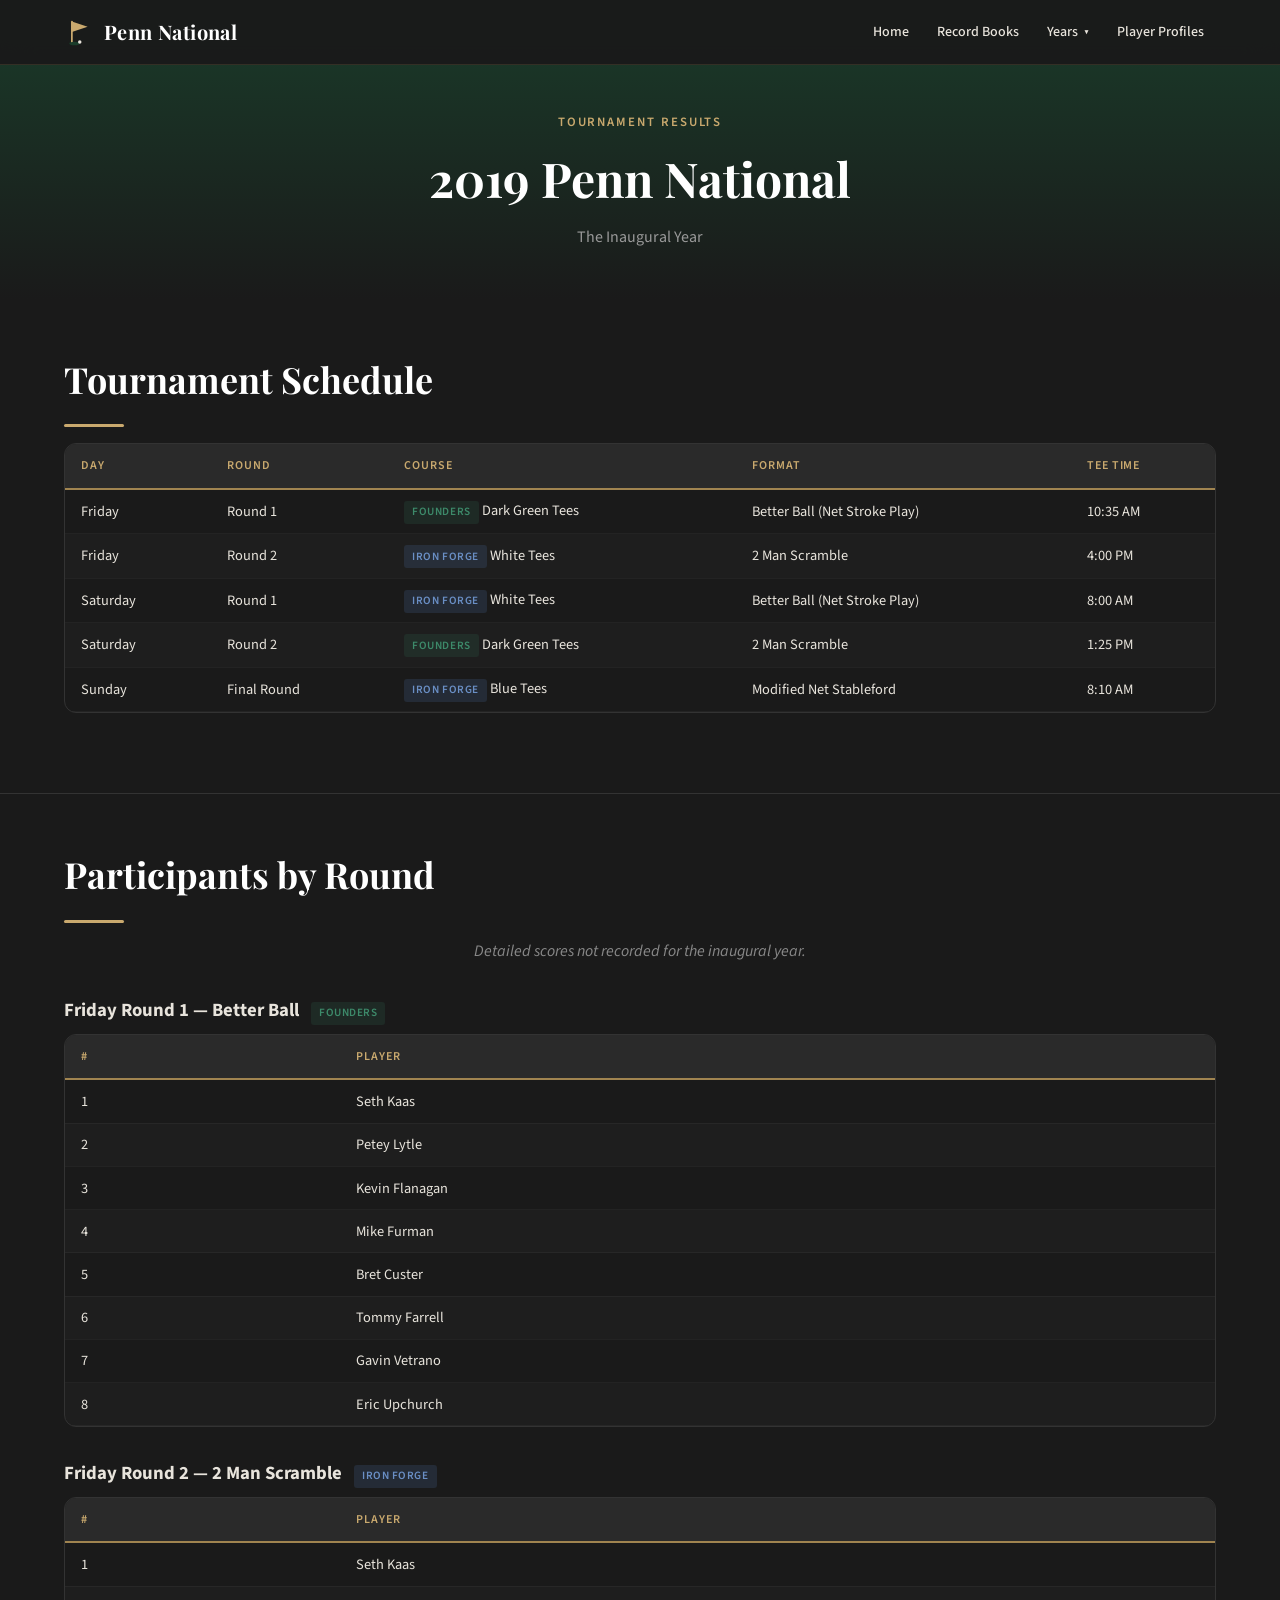
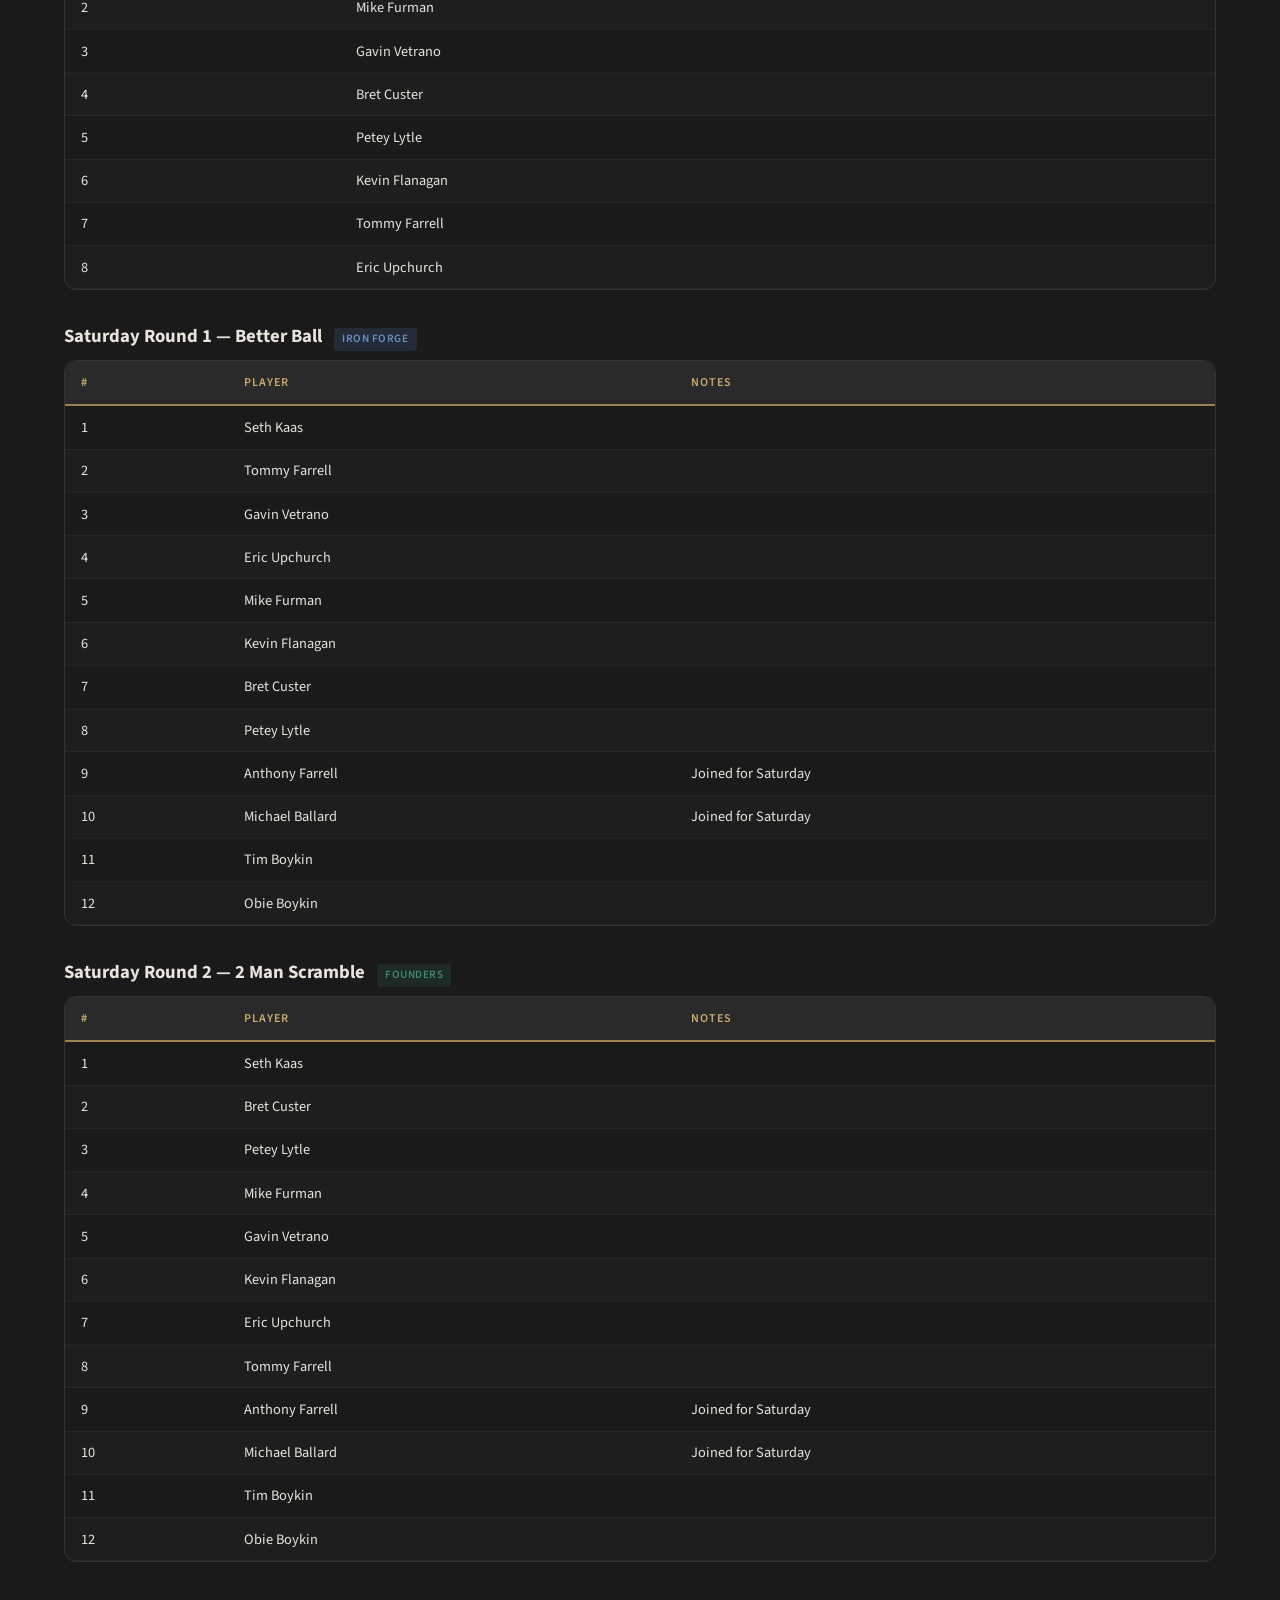
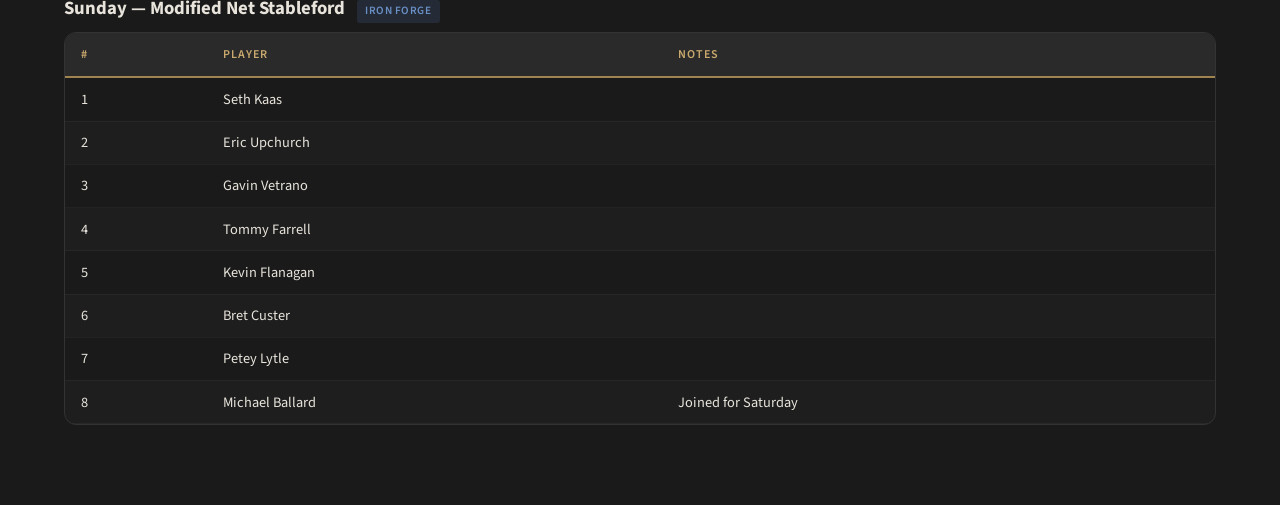
==== golf-tournament/2019.html @ bc7e98aa "Initial commit: Penn National Golf Tournament site Complete static site with dark luxury design feat" ====
<!DOCTYPE html>
<html lang="en">
<head>
  <meta charset="UTF-8">
  <meta name="viewport" content="width=device-width, initial-scale=1.0">
  <meta name="description" content="2019 Penn National Golf Tournament — The Inaugural Year">
  <title>2019 Results — Penn National Golf Tournament</title>
  <link rel="stylesheet" href="styles.css">
</head>
<body>

  <div id="nav-placeholder"></div>
  <script src="shared.js"></script>

  <main>

    <div class="page-header">
      <div class="container">
        <span class="section-label">Tournament Results</span>
        <h1>2019 Penn National</h1>
        <p class="page-subtitle">The Inaugural Year</p>
      </div>
    </div>

    <!-- ═══ Schedule ═══ -->
    <section class="section">
      <div class="container">
        <h2 class="section-title">Tournament Schedule</h2>
        <div class="gold-rule"></div>

        <div class="data-table-wrap">
          <table class="data-table">
            <thead>
              <tr>
                <th>Day</th>
                <th>Round</th>
                <th>Course</th>
                <th>Format</th>
                <th>Tee Time</th>
              </tr>
            </thead>
            <tbody>
              <tr>
                <td>Friday</td>
                <td>Round 1</td>
                <td><span class="course-badge course-founders">Founders</span> Dark Green Tees</td>
                <td>Better Ball (Net Stroke Play)</td>
                <td>10:35 AM</td>
              </tr>
              <tr>
                <td>Friday</td>
                <td>Round 2</td>
                <td><span class="course-badge course-forge">Iron Forge</span> White Tees</td>
                <td>2 Man Scramble</td>
                <td>4:00 PM</td>
              </tr>
              <tr>
                <td>Saturday</td>
                <td>Round 1</td>
                <td><span class="course-badge course-forge">Iron Forge</span> White Tees</td>
                <td>Better Ball (Net Stroke Play)</td>
                <td>8:00 AM</td>
              </tr>
              <tr>
                <td>Saturday</td>
                <td>Round 2</td>
                <td><span class="course-badge course-founders">Founders</span> Dark Green Tees</td>
                <td>2 Man Scramble</td>
                <td>1:25 PM</td>
              </tr>
              <tr>
                <td>Sunday</td>
                <td>Final Round</td>
                <td><span class="course-badge course-forge">Iron Forge</span> Blue Tees</td>
                <td>Modified Net Stableford</td>
                <td>8:10 AM</td>
              </tr>
            </tbody>
          </table>
        </div>
      </div>
    </section>

    <!-- ═══ Participants ═══ -->
    <section class="section">
      <div class="container">
        <h2 class="section-title">Participants by Round</h2>
        <div class="gold-rule"></div>

        <p style="text-align:center; color:#888; font-style:italic; margin-bottom:2rem;">Detailed scores not recorded for the inaugural year.</p>

        <!-- Friday Better Ball -->
        <h3 style="margin-top:2rem; margin-bottom:0.5rem;">
          Friday Round 1 &mdash; Better Ball
          <span class="course-badge course-founders" style="margin-left:0.5rem;">Founders</span>
        </h3>
        <div class="data-table-wrap">
          <table class="data-table">
            <thead>
              <tr><th>#</th><th>Player</th></tr>
            </thead>
            <tbody>
              <tr><td>1</td><td>Seth Kaas</td></tr>
              <tr><td>2</td><td>Petey Lytle</td></tr>
              <tr><td>3</td><td>Kevin Flanagan</td></tr>
              <tr><td>4</td><td>Mike Furman</td></tr>
              <tr><td>5</td><td>Bret Custer</td></tr>
              <tr><td>6</td><td>Tommy Farrell</td></tr>
              <tr><td>7</td><td>Gavin Vetrano</td></tr>
              <tr><td>8</td><td>Eric Upchurch</td></tr>
            </tbody>
          </table>
        </div>

        <!-- Friday Scramble -->
        <h3 style="margin-top:2rem; margin-bottom:0.5rem;">
          Friday Round 2 &mdash; 2 Man Scramble
          <span class="course-badge course-forge" style="margin-left:0.5rem;">Iron Forge</span>
        </h3>
        <div class="data-table-wrap">
          <table class="data-table">
            <thead>
              <tr><th>#</th><th>Player</th></tr>
            </thead>
            <tbody>
              <tr><td>1</td><td>Seth Kaas</td></tr>
              <tr><td>2</td><td>Mike Furman</td></tr>
              <tr><td>3</td><td>Gavin Vetrano</td></tr>
              <tr><td>4</td><td>Bret Custer</td></tr>
              <tr><td>5</td><td>Petey Lytle</td></tr>
              <tr><td>6</td><td>Kevin Flanagan</td></tr>
              <tr><td>7</td><td>Tommy Farrell</td></tr>
              <tr><td>8</td><td>Eric Upchurch</td></tr>
            </tbody>
          </table>
        </div>

        <!-- Saturday Better Ball -->
        <h3 style="margin-top:2rem; margin-bottom:0.5rem;">
          Saturday Round 1 &mdash; Better Ball
          <span class="course-badge course-forge" style="margin-left:0.5rem;">Iron Forge</span>
        </h3>
        <div class="data-table-wrap">
          <table class="data-table">
            <thead>
              <tr><th>#</th><th>Player</th><th>Notes</th></tr>
            </thead>
            <tbody>
              <tr><td>1</td><td>Seth Kaas</td><td></td></tr>
              <tr><td>2</td><td>Tommy Farrell</td><td></td></tr>
              <tr><td>3</td><td>Gavin Vetrano</td><td></td></tr>
              <tr><td>4</td><td>Eric Upchurch</td><td></td></tr>
              <tr><td>5</td><td>Mike Furman</td><td></td></tr>
              <tr><td>6</td><td>Kevin Flanagan</td><td></td></tr>
              <tr><td>7</td><td>Bret Custer</td><td></td></tr>
              <tr><td>8</td><td>Petey Lytle</td><td></td></tr>
              <tr><td>9</td><td>Anthony Farrell</td><td>Joined for Saturday</td></tr>
              <tr><td>10</td><td>Michael Ballard</td><td>Joined for Saturday</td></tr>
              <tr><td>11</td><td>Tim Boykin</td><td></td></tr>
              <tr><td>12</td><td>Obie Boykin</td><td></td></tr>
            </tbody>
          </table>
        </div>

        <!-- Saturday Scramble -->
        <h3 style="margin-top:2rem; margin-bottom:0.5rem;">
          Saturday Round 2 &mdash; 2 Man Scramble
          <span class="course-badge course-founders" style="margin-left:0.5rem;">Founders</span>
        </h3>
        <div class="data-table-wrap">
          <table class="data-table">
            <thead>
              <tr><th>#</th><th>Player</th><th>Notes</th></tr>
            </thead>
            <tbody>
              <tr><td>1</td><td>Seth Kaas</td><td></td></tr>
              <tr><td>2</td><td>Bret Custer</td><td></td></tr>
              <tr><td>3</td><td>Petey Lytle</td><td></td></tr>
              <tr><td>4</td><td>Mike Furman</td><td></td></tr>
              <tr><td>5</td><td>Gavin Vetrano</td><td></td></tr>
              <tr><td>6</td><td>Kevin Flanagan</td><td></td></tr>
              <tr><td>7</td><td>Eric Upchurch</td><td></td></tr>
              <tr><td>8</td><td>Tommy Farrell</td><td></td></tr>
              <tr><td>9</td><td>Anthony Farrell</td><td>Joined for Saturday</td></tr>
              <tr><td>10</td><td>Michael Ballard</td><td>Joined for Saturday</td></tr>
              <tr><td>11</td><td>Tim Boykin</td><td></td></tr>
              <tr><td>12</td><td>Obie Boykin</td><td></td></tr>
            </tbody>
          </table>
        </div>

        <!-- Sunday -->
        <h3 style="margin-top:2rem; margin-bottom:0.5rem;">
          Sunday &mdash; Modified Net Stableford
          <span class="course-badge course-forge" style="margin-left:0.5rem;">Iron Forge</span>
        </h3>
        <div class="data-table-wrap">
          <table class="data-table">
            <thead>
              <tr><th>#</th><th>Player</th><th>Notes</th></tr>
            </thead>
            <tbody>
              <tr><td>1</td><td>Seth Kaas</td><td></td></tr>
              <tr><td>2</td><td>Eric Upchurch</td><td></td></tr>
              <tr><td>3</td><td>Gavin Vetrano</td><td></td></tr>
              <tr><td>4</td><td>Tommy Farrell</td><td></td></tr>
              <tr><td>5</td><td>Kevin Flanagan</td><td></td></tr>
              <tr><td>6</td><td>Bret Custer</td><td></td></tr>
              <tr><td>7</td><td>Petey Lytle</td><td></td></tr>
              <tr><td>8</td><td>Michael Ballard</td><td>Joined for Saturday</td></tr>
            </tbody>
          </table>
        </div>

      </div>
    </section>

  </main>

</body>
</html>
---- golf-tournament/styles.css ----
/* ═══════════════════════════════════════════════════════════════════════════
   Penn National Golf Tournament — styles.css
   Design: Sports leaderboard meets poker night energy
   ═══════════════════════════════════════════════════════════════════════════ */

/* ── Google Fonts ─────────────────────────────────────────────────────────── */
@import url('https://fonts.googleapis.com/css2?family=Playfair+Display:ital,wght@0,400;0,600;0,700;0,800;1,400&family=Source+Sans+3:wght@300;400;500;600;700&display=swap');

/* ── CSS Custom Properties ────────────────────────────────────────────────── */
:root {
  /* Base palette */
  --black:         #111111;
  --dark-bg:       #1a1a1a;
  --dark-1:        #1c1c1c;
  --dark-2:        #222222;
  --dark-3:        #2a2a2a;
  --dark-4:        #333333;
  --dark-green:    #1a3c2a;
  --green-accent:  #2d5a3f;

  /* Gold / Amber accent */
  --gold:          #c9a96e;
  --gold-bright:   #dbbf8a;
  --gold-dim:      #a08450;
  --gold-pale:     #f0e4cc;

  /* Course colors */
  --founders:      #2d6a4f;
  --founders-light:#3d8a6a;
  --iron-forge:    #4a6fa5;
  --iron-forge-light:#6a8fc5;

  /* Text */
  --white:         #ffffff;
  --off-white:     #e8e4dc;
  --gray:          #999999;
  --gray-mid:      #777777;
  --gray-dark:     #555555;

  /* Rank badges */
  --rank-gold:     linear-gradient(135deg, #d4a437, #f5d575, #c9a96e);
  --rank-silver:   linear-gradient(135deg, #a0a0a0, #d0d0d0, #b0b0b0);
  --rank-bronze:   linear-gradient(135deg, #a0623a, #cd7f32, #b8733a);

  /* Scores */
  --score-good:    #4ade80;
  --score-bad:     #f87171;
  --score-even:    #facc15;

  /* Typography */
  --font-display:  'Playfair Display', Georgia, serif;
  --font-body:     'Source Sans 3', 'Source Sans Pro', system-ui, sans-serif;

  /* Layout */
  --max-width:     1200px;
  --radius:        6px;
  --radius-lg:     12px;
}

/* ── Reset & Base ─────────────────────────────────────────────────────────── */
*, *::before, *::after { box-sizing: border-box; margin: 0; padding: 0; }

html {
  scroll-behavior: smooth;
  -webkit-font-smoothing: antialiased;
  -moz-osx-font-smoothing: grayscale;
}

body {
  font-family: var(--font-body);
  font-weight: 400;
  font-size: 16px;
  line-height: 1.6;
  color: var(--off-white);
  background: var(--dark-bg);
}

a { color: var(--gold); text-decoration: none; transition: color 0.2s; }
a:hover { color: var(--gold-bright); }

img { max-width: 100%; display: block; }

/* ── Layout ───────────────────────────────────────────────────────────────── */
.container {
  max-width: var(--max-width);
  margin: 0 auto;
  padding: 0 1.5rem;
}

main { min-height: 100vh; }

/* ── Navigation ───────────────────────────────────────────────────────────── */
#site-header {
  position: fixed;
  top: 0; left: 0; right: 0;
  z-index: 1000;
  background: rgba(26, 26, 26, 0.95);
  backdrop-filter: blur(16px);
  -webkit-backdrop-filter: blur(16px);
  border-bottom: 1px solid rgba(201, 169, 110, 0.15);
  transition: background 0.3s, border-color 0.3s;
}

.nav-inner {
  max-width: var(--max-width);
  margin: 0 auto;
  padding: 0 1.5rem;
  display: flex;
  align-items: center;
  justify-content: space-between;
  height: 64px;
}

.nav-brand {
  display: flex;
  align-items: center;
  gap: 0.75rem;
  color: var(--white);
  text-decoration: none;
  font-family: var(--font-display);
  font-weight: 700;
  font-size: 1.25rem;
  letter-spacing: 0.02em;
}

.nav-brand-flag {
  width: 28px;
  height: 28px;
  flex-shrink: 0;
}

.nav-links {
  display: flex;
  align-items: center;
  gap: 0.25rem;
}

.nav-links a {
  color: var(--off-white);
  font-size: 0.875rem;
  font-weight: 500;
  padding: 0.5rem 0.75rem;
  border-radius: var(--radius);
  transition: color 0.2s, background 0.2s;
  white-space: nowrap;
}

.nav-links a:hover,
.nav-links a.active {
  color: var(--gold);
  background: rgba(201, 169, 110, 0.08);
}

/* Year dropdown */
.nav-dropdown {
  position: relative;
}

.nav-dropdown-btn {
  background: none;
  border: none;
  color: var(--off-white);
  font-family: var(--font-body);
  font-size: 0.875rem;
  font-weight: 500;
  padding: 0.5rem 0.75rem;
  border-radius: var(--radius);
  cursor: pointer;
  transition: color 0.2s, background 0.2s;
  display: flex;
  align-items: center;
  gap: 0.35rem;
}

.nav-dropdown-btn:hover,
.nav-dropdown.open .nav-dropdown-btn {
  color: var(--gold);
  background: rgba(201, 169, 110, 0.08);
}

.nav-dropdown-arrow {
  font-size: 0.6em;
  transition: transform 0.2s;
}

.nav-dropdown.open .nav-dropdown-arrow {
  transform: rotate(180deg);
}

.nav-dropdown-menu {
  display: none;
  position: absolute;
  top: calc(100% + 4px);
  left: 0;
  background: var(--dark-2);
  border: 1px solid rgba(201, 169, 110, 0.15);
  border-radius: var(--radius);
  padding: 0.25rem;
  min-width: 120px;
  box-shadow: 0 8px 24px rgba(0, 0, 0, 0.4);
}

.nav-dropdown.open .nav-dropdown-menu {
  display: block;
}

.nav-dropdown-menu a {
  display: block;
  padding: 0.4rem 0.75rem;
  font-size: 0.85rem;
  border-radius: 4px;
  color: var(--off-white);
}

.nav-dropdown-menu a:hover {
  background: rgba(201, 169, 110, 0.1);
  color: var(--gold);
}

/* Mobile hamburger */
.nav-toggle {
  display: none;
  background: none;
  border: none;
  color: var(--off-white);
  font-size: 1.5rem;
  cursor: pointer;
  padding: 0.25rem;
}

/* ── Footer ───────────────────────────────────────────────────────────────── */
#site-footer {
  background: var(--dark-1);
  border-top: 1px solid rgba(201, 169, 110, 0.12);
  padding: 2rem 0;
  text-align: center;
  color: var(--gray);
  font-size: 0.85rem;
}

/* ── Page Header ──────────────────────────────────────────────────────────── */
.page-header {
  padding: 7rem 0 3rem;
  background: linear-gradient(180deg, var(--dark-green) 0%, var(--dark-bg) 100%);
  text-align: center;
}

.page-header .section-label {
  color: var(--gold);
  font-family: var(--font-body);
  font-size: 0.8rem;
  font-weight: 600;
  text-transform: uppercase;
  letter-spacing: 0.15em;
  margin-bottom: 0.5rem;
  display: block;
}

.page-header h1 {
  font-family: var(--font-display);
  font-size: clamp(2rem, 5vw, 3rem);
  font-weight: 700;
  color: var(--white);
  margin-bottom: 0.5rem;
}

.page-header .page-subtitle {
  color: var(--gray);
  font-size: 1rem;
}

/* ── Section Utilities ────────────────────────────────────────────────────── */
.section-label {
  color: var(--gold);
  font-family: var(--font-body);
  font-size: 0.75rem;
  font-weight: 600;
  text-transform: uppercase;
  letter-spacing: 0.15em;
}

.section-title {
  font-family: var(--font-display);
  font-size: clamp(1.5rem, 3vw, 2.25rem);
  font-weight: 700;
  color: var(--white);
  margin: 0.25rem 0 1rem;
}

.gold-rule {
  width: 60px;
  height: 3px;
  background: var(--gold);
  margin: 1rem 0;
  border-radius: 2px;
}

/* ── Tabs ─────────────────────────────────────────────────────────────────── */
.tab-bar {
  display: flex;
  gap: 0.25rem;
  overflow-x: auto;
  padding-bottom: 0.5rem;
  margin-bottom: 2rem;
  border-bottom: 1px solid var(--dark-4);
  -webkit-overflow-scrolling: touch;
}

.tab-btn {
  background: none;
  border: none;
  color: var(--gray);
  font-family: var(--font-body);
  font-size: 0.85rem;
  font-weight: 500;
  padding: 0.6rem 1rem;
  border-radius: var(--radius) var(--radius) 0 0;
  cursor: pointer;
  white-space: nowrap;
  border-bottom: 2px solid transparent;
  transition: color 0.2s, border-color 0.2s, background 0.2s;
}

.tab-btn:hover {
  color: var(--off-white);
  background: rgba(255, 255, 255, 0.03);
}

.tab-btn.active {
  color: var(--gold);
  border-bottom-color: var(--gold);
  background: rgba(201, 169, 110, 0.06);
}

.tab-panel { display: none; }
.tab-panel.active { display: block; }

/* ── Round Tabs (year pages) ──────────────────────────────────────────────── */
.round-tabs {
  display: flex;
  gap: 0.5rem;
  flex-wrap: wrap;
  margin-bottom: 1.5rem;
}

.round-tab-btn {
  background: var(--dark-3);
  border: 1px solid var(--dark-4);
  color: var(--off-white);
  font-family: var(--font-body);
  font-size: 0.8rem;
  font-weight: 500;
  padding: 0.5rem 1rem;
  border-radius: var(--radius);
  cursor: pointer;
  transition: all 0.2s;
}

.round-tab-btn:hover {
  border-color: var(--gold-dim);
  color: var(--gold);
}

.round-tab-btn.active {
  background: var(--gold);
  color: var(--black);
  border-color: var(--gold);
  font-weight: 600;
}

.round-panel { display: none; }
.round-panel.active { display: block; }

/* ── Data Tables ──────────────────────────────────────────────────────────── */
.data-table-wrap {
  overflow-x: auto;
  -webkit-overflow-scrolling: touch;
  margin-bottom: 2rem;
  border-radius: var(--radius-lg);
  border: 1px solid var(--dark-4);
}

.data-table {
  width: 100%;
  border-collapse: collapse;
  font-size: 0.9rem;
}

.data-table thead {
  background: var(--dark-3);
  position: sticky;
  top: 0;
  z-index: 2;
}

.data-table th {
  padding: 0.75rem 1rem;
  text-align: left;
  font-weight: 600;
  font-size: 0.75rem;
  text-transform: uppercase;
  letter-spacing: 0.08em;
  color: var(--gold);
  border-bottom: 2px solid var(--gold-dim);
  white-space: nowrap;
  cursor: default;
}

.data-table th.sortable {
  cursor: pointer;
  user-select: none;
}

.data-table th.sortable:hover {
  color: var(--gold-bright);
}

.data-table th .sort-arrow {
  margin-left: 0.25rem;
  font-size: 0.65em;
  opacity: 0.4;
}

.data-table th.sort-asc .sort-arrow,
.data-table th.sort-desc .sort-arrow {
  opacity: 1;
}

.data-table td {
  padding: 0.6rem 1rem;
  border-bottom: 1px solid rgba(255, 255, 255, 0.04);
  white-space: nowrap;
}

.data-table tbody tr {
  transition: background 0.15s;
}

.data-table tbody tr:hover {
  background: rgba(201, 169, 110, 0.04);
}

.data-table tbody tr:nth-child(even) {
  background: rgba(255, 255, 255, 0.015);
}

.data-table tbody tr:nth-child(even):hover {
  background: rgba(201, 169, 110, 0.06);
}

/* Right-align numeric columns */
.data-table .col-num {
  text-align: right;
  font-variant-numeric: tabular-nums;
}

/* ── Rank Badges ──────────────────────────────────────────────────────────── */
.rank-badge {
  display: inline-flex;
  align-items: center;
  justify-content: center;
  width: 28px;
  height: 28px;
  border-radius: 50%;
  font-size: 0.75rem;
  font-weight: 700;
  color: var(--black);
}

.rank-1 { background: var(--rank-gold); }
.rank-2 { background: var(--rank-silver); }
.rank-3 { background: var(--rank-bronze); color: var(--white); }

.rank-other {
  background: var(--dark-4);
  color: var(--gray);
  font-weight: 500;
}

/* ── Score Colors ─────────────────────────────────────────────────────────── */
.score-good { color: var(--score-good); font-weight: 600; }
.score-bad  { color: var(--score-bad); }
.score-even { color: var(--score-even); }

/* ── Place Badges ─────────────────────────────────────────────────────────── */
.place-badge {
  display: inline-block;
  padding: 0.15rem 0.5rem;
  border-radius: 3px;
  font-size: 0.75rem;
  font-weight: 700;
}

.place-1st { background: rgba(212, 164, 55, 0.2); color: #f5d575; }
.place-2nd { background: rgba(160, 160, 160, 0.2); color: #d0d0d0; }
.place-3rd { background: rgba(205, 127, 50, 0.2); color: #cd7f32; }
.place-other { color: var(--gray); font-weight: 400; }

/* ── Course Badges ────────────────────────────────────────────────────────── */
.course-badge {
  display: inline-block;
  padding: 0.15rem 0.5rem;
  border-radius: 3px;
  font-size: 0.7rem;
  font-weight: 600;
  text-transform: uppercase;
  letter-spacing: 0.05em;
}

.course-founders {
  background: rgba(45, 106, 79, 0.2);
  color: var(--founders-light);
}

.course-forge {
  background: rgba(74, 111, 165, 0.2);
  color: var(--iron-forge-light);
}

/* ── Record Book Leaderboard List ─────────────────────────────────────────── */
.record-list {
  list-style: none;
  counter-reset: record-rank;
}

.record-list li {
  counter-increment: record-rank;
  display: flex;
  align-items: center;
  gap: 1rem;
  padding: 0.65rem 1rem;
  border-bottom: 1px solid rgba(255, 255, 255, 0.04);
  font-size: 0.9rem;
  transition: background 0.15s;
}

.record-list li:hover {
  background: rgba(201, 169, 110, 0.04);
}

.record-list li::before {
  content: counter(record-rank);
  display: inline-flex;
  align-items: center;
  justify-content: center;
  width: 28px;
  height: 28px;
  border-radius: 50%;
  font-size: 0.75rem;
  font-weight: 700;
  flex-shrink: 0;
  background: var(--dark-4);
  color: var(--gray);
}

.record-list li:nth-child(1)::before { background: var(--rank-gold); color: var(--black); }
.record-list li:nth-child(2)::before { background: var(--rank-silver); color: var(--black); }
.record-list li:nth-child(3)::before { background: var(--rank-bronze); color: var(--white); }

.record-list .record-score {
  font-family: var(--font-display);
  font-weight: 700;
  font-size: 1.1rem;
  color: var(--gold);
  min-width: 40px;
}

.record-list .record-detail {
  color: var(--gray);
  font-size: 0.82rem;
}

/* ── Cards ────────────────────────────────────────────────────────────────── */
.card {
  background: var(--dark-2);
  border: 1px solid var(--dark-4);
  border-radius: var(--radius-lg);
  padding: 1.5rem;
  transition: border-color 0.2s, transform 0.2s, box-shadow 0.2s;
}

.card:hover {
  border-color: rgba(201, 169, 110, 0.25);
  transform: translateY(-2px);
  box-shadow: 0 8px 24px rgba(0, 0, 0, 0.3);
}

/* ── Player Cards ─────────────────────────────────────────────────────────── */
.player-grid {
  display: grid;
  grid-template-columns: repeat(auto-fill, minmax(300px, 1fr));
  gap: 1.25rem;
}

.player-card {
  background: var(--dark-2);
  border: 1px solid var(--dark-4);
  border-radius: var(--radius-lg);
  overflow: hidden;
  transition: border-color 0.2s, box-shadow 0.2s;
}

.player-card:hover {
  border-color: rgba(201, 169, 110, 0.2);
}

.player-card-header {
  background: var(--dark-3);
  padding: 1rem 1.25rem;
  display: flex;
  align-items: center;
  justify-content: space-between;
  border-bottom: 1px solid var(--dark-4);
}

.player-card-name {
  font-family: var(--font-display);
  font-weight: 700;
  font-size: 1.15rem;
  color: var(--white);
}

.player-card-years {
  font-size: 0.75rem;
  color: var(--gold);
  font-weight: 600;
}

.player-card-stats {
  padding: 1rem 1.25rem;
  display: grid;
  grid-template-columns: 1fr 1fr;
  gap: 0.75rem;
}

.player-stat {
  display: flex;
  flex-direction: column;
}

.player-stat-label {
  font-size: 0.7rem;
  text-transform: uppercase;
  letter-spacing: 0.1em;
  color: var(--gray);
  margin-bottom: 0.15rem;
}

.player-stat-value {
  font-family: var(--font-display);
  font-weight: 700;
  font-size: 1.1rem;
  color: var(--gold);
}

.player-card-detail {
  display: none;
  padding: 0 1.25rem 1.25rem;
  border-top: 1px solid var(--dark-4);
}

.player-card.expanded .player-card-detail {
  display: block;
  padding-top: 1rem;
}

.player-card-toggle {
  display: block;
  width: 100%;
  padding: 0.6rem;
  background: none;
  border: none;
  border-top: 1px solid var(--dark-4);
  color: var(--gold);
  font-family: var(--font-body);
  font-size: 0.8rem;
  font-weight: 500;
  cursor: pointer;
  transition: background 0.2s;
}

.player-card-toggle:hover {
  background: rgba(201, 169, 110, 0.06);
}

/* ── Closest-to-Pin / Awards Section ──────────────────────────────────────── */
.awards-section {
  margin-top: 2rem;
}

.awards-grid {
  display: grid;
  grid-template-columns: repeat(auto-fill, minmax(280px, 1fr));
  gap: 1rem;
}

.award-card {
  background: var(--dark-3);
  border: 1px solid var(--dark-4);
  border-radius: var(--radius);
  padding: 1rem 1.25rem;
  border-left: 3px solid var(--gold);
}

.award-card-label {
  font-size: 0.72rem;
  text-transform: uppercase;
  letter-spacing: 0.1em;
  color: var(--gray);
  margin-bottom: 0.25rem;
}

.award-card-winner {
  font-family: var(--font-display);
  font-weight: 700;
  font-size: 1.1rem;
  color: var(--white);
}

/* ── Team Lineups ─────────────────────────────────────────────────────────── */
.lineup-table {
  font-size: 0.82rem;
}

.lineup-table th {
  font-size: 0.7rem;
}

.lineup-table td {
  padding: 0.5rem 0.75rem;
}

/* ── Section Spacing ──────────────────────────────────────────────────────── */
.section {
  padding: 3rem 0;
}

.section + .section {
  border-top: 1px solid var(--dark-4);
}

/* ── Round Info Header ────────────────────────────────────────────────────── */
.round-info {
  display: flex;
  flex-wrap: wrap;
  gap: 0.75rem;
  align-items: center;
  margin-bottom: 1.5rem;
  padding: 1rem 1.25rem;
  background: var(--dark-3);
  border-radius: var(--radius);
  border-left: 3px solid var(--gold);
}

.round-info-item {
  font-size: 0.85rem;
  color: var(--off-white);
}

.round-info-item strong {
  color: var(--gold);
}

.round-info-divider {
  color: var(--dark-4);
}

/* ── Hero (index.html) ────────────────────────────────────────────────────── */
.hero {
  min-height: 100vh;
  display: flex;
  align-items: center;
  justify-content: center;
  text-align: center;
  padding: 6rem 2rem 4rem;
  background:
    radial-gradient(ellipse at 30% 20%, rgba(26, 60, 42, 0.5) 0%, transparent 60%),
    radial-gradient(ellipse at 70% 80%, rgba(74, 111, 165, 0.15) 0%, transparent 50%),
    var(--dark-bg);
  position: relative;
}

.hero::before {
  content: '';
  position: absolute;
  inset: 0;
  background: radial-gradient(circle, rgba(201, 169, 110, 0.03) 1px, transparent 1px);
  background-size: 32px 32px;
  pointer-events: none;
}

.hero-content {
  position: relative;
  z-index: 1;
  max-width: 700px;
}

.hero-eyebrow {
  color: var(--gold);
  font-size: 0.85rem;
  font-weight: 600;
  text-transform: uppercase;
  letter-spacing: 0.15em;
  margin-bottom: 1rem;
  opacity: 0;
  animation: fadeUp 0.6s 0.1s forwards;
}

.hero h1 {
  font-family: var(--font-display);
  font-size: clamp(3rem, 8vw, 5.5rem);
  font-weight: 800;
  color: var(--white);
  line-height: 1.05;
  margin-bottom: 1rem;
  opacity: 0;
  animation: fadeUp 0.6s 0.25s forwards;
}

.hero h1 span {
  color: var(--gold);
}

.hero-divider {
  display: flex;
  align-items: center;
  justify-content: center;
  gap: 1rem;
  margin: 1.5rem 0;
  opacity: 0;
  animation: fadeUp 0.6s 0.4s forwards;
}

.hero-divider-line {
  width: 60px;
  height: 1px;
  background: var(--gold-dim);
}

.hero-diamond {
  color: var(--gold);
  font-size: 0.5rem;
  letter-spacing: 0.5rem;
}

.hero-tagline {
  font-family: var(--font-display);
  font-style: italic;
  font-size: 1.2rem;
  color: var(--off-white);
  margin-bottom: 2rem;
  opacity: 0;
  animation: fadeUp 0.6s 0.55s forwards;
}

.hero-cta {
  display: flex;
  gap: 1rem;
  justify-content: center;
  flex-wrap: wrap;
  opacity: 0;
  animation: fadeUp 0.6s 0.7s forwards;
}

/* ── Buttons ──────────────────────────────────────────────────────────────── */
.btn {
  display: inline-flex;
  align-items: center;
  justify-content: center;
  padding: 0.75rem 1.75rem;
  font-family: var(--font-body);
  font-size: 0.9rem;
  font-weight: 600;
  border-radius: var(--radius);
  border: 2px solid transparent;
  cursor: pointer;
  transition: all 0.25s;
  text-decoration: none;
}

.btn-gold {
  background: var(--gold);
  color: var(--black);
  border-color: var(--gold);
}

.btn-gold:hover {
  background: var(--gold-bright);
  border-color: var(--gold-bright);
  color: var(--black);
  transform: translateY(-1px);
}

.btn-outline {
  background: transparent;
  color: var(--gold);
  border-color: var(--gold-dim);
}

.btn-outline:hover {
  background: rgba(201, 169, 110, 0.1);
  border-color: var(--gold);
  color: var(--gold-bright);
}

/* ── Stats Strip ──────────────────────────────────────────────────────────── */
.stats-strip {
  background: var(--dark-1);
  border-top: 1px solid var(--dark-4);
  border-bottom: 1px solid var(--dark-4);
  padding: 3rem 0;
}

.stats-grid {
  display: grid;
  grid-template-columns: repeat(4, 1fr);
  gap: 2rem;
  text-align: center;
}

.stat-number {
  font-family: var(--font-display);
  font-size: 2.5rem;
  font-weight: 700;
  color: var(--gold);
  line-height: 1;
}

.stat-label {
  color: var(--gray);
  font-size: 0.8rem;
  font-weight: 500;
  text-transform: uppercase;
  letter-spacing: 0.1em;
  margin-top: 0.4rem;
}

/* ── Feature Cards (index) ────────────────────────────────────────────────── */
.feature-grid {
  display: grid;
  grid-template-columns: repeat(auto-fit, minmax(280px, 1fr));
  gap: 1.5rem;
}

.feature-card {
  background: var(--dark-2);
  border: 1px solid var(--dark-4);
  border-top: 3px solid var(--gold);
  border-radius: var(--radius-lg);
  padding: 2rem 1.5rem;
  text-align: center;
  transition: transform 0.2s, box-shadow 0.2s;
}

.feature-card:hover {
  transform: translateY(-3px);
  box-shadow: 0 8px 24px rgba(0, 0, 0, 0.3);
}

.feature-card-icon {
  font-size: 2.5rem;
  margin-bottom: 1rem;
}

.feature-card h3 {
  font-family: var(--font-display);
  font-size: 1.2rem;
  font-weight: 700;
  color: var(--white);
  margin-bottom: 0.5rem;
}

.feature-card p {
  color: var(--gray);
  font-size: 0.9rem;
}

/* ── About Section ────────────────────────────────────────────────────────── */
.about-section {
  padding: 4rem 0;
}

.about-inner {
  display: grid;
  grid-template-columns: 1.2fr 1fr;
  gap: 3rem;
  align-items: start;
}

.about-body p {
  color: var(--off-white);
  margin-bottom: 1rem;
  font-size: 0.95rem;
}

.pull-quote {
  background: var(--dark-2);
  border-left: 3px solid var(--gold);
  border-radius: 0 var(--radius-lg) var(--radius-lg) 0;
  padding: 2rem;
}

.pull-quote blockquote {
  font-family: var(--font-display);
  font-style: italic;
  font-size: 1.15rem;
  color: var(--off-white);
  line-height: 1.5;
}

.pull-quote cite {
  display: block;
  margin-top: 1rem;
  color: var(--gold);
  font-size: 0.85rem;
  font-style: normal;
}

/* ── Footnotes ────────────────────────────────────────────────────────────── */
.footnote {
  margin-top: 1rem;
  padding: 0.75rem 1rem;
  background: var(--dark-3);
  border-radius: var(--radius);
  font-size: 0.8rem;
  color: var(--gray);
  border-left: 2px solid var(--gold-dim);
}

/* ── Empty State ──────────────────────────────────────────────────────────── */
.empty-state {
  text-align: center;
  padding: 3rem 2rem;
  color: var(--gray);
}

/* ── Sunday Stableford note ───────────────────────────────────────────────── */
.stableford-note {
  color: var(--gray);
  font-size: 0.85rem;
  font-style: italic;
  margin-bottom: 1rem;
}

/* ── Animations ───────────────────────────────────────────────────────────── */
@keyframes fadeUp {
  from { opacity: 0; transform: translateY(20px); }
  to   { opacity: 1; transform: translateY(0); }
}

@keyframes fadeIn {
  from { opacity: 0; }
  to   { opacity: 1; }
}

.animate-on-scroll {
  opacity: 0;
  transform: translateY(20px);
  transition: opacity 0.5s ease, transform 0.5s ease;
}

.animate-on-scroll.visible {
  opacity: 1;
  transform: translateY(0);
}

/* ── Responsive ───────────────────────────────────────────────────────────── */
@media (max-width: 900px) {
  .stats-grid { grid-template-columns: repeat(2, 1fr); }
  .about-inner { grid-template-columns: 1fr; }
  .player-grid { grid-template-columns: repeat(auto-fill, minmax(260px, 1fr)); }
  .awards-grid { grid-template-columns: 1fr; }
}

@media (max-width: 768px) {
  .nav-links {
    display: none;
    position: absolute;
    top: 64px;
    left: 0; right: 0;
    background: var(--dark-2);
    border-bottom: 1px solid var(--dark-4);
    flex-direction: column;
    padding: 0.5rem;
  }

  .nav-links.open {
    display: flex;
  }

  .nav-toggle {
    display: block;
  }

  .nav-dropdown-menu {
    position: static;
    box-shadow: none;
    border: none;
    background: rgba(255, 255, 255, 0.03);
    margin-top: 0.25rem;
  }

  .nav-dropdown.open .nav-dropdown-menu {
    display: block;
  }

  .tab-bar {
    gap: 0;
  }

  .tab-btn {
    font-size: 0.75rem;
    padding: 0.5rem 0.65rem;
  }

  .data-table { font-size: 0.8rem; }
  .data-table th, .data-table td { padding: 0.5rem 0.6rem; }

  .page-header { padding: 6rem 0 2rem; }

  /* Scroll hint shadow on right edge of table wrappers */
  .data-table-wrap {
    position: relative;
  }
  .data-table-wrap::after {
    content: '';
    position: absolute;
    top: 0; right: 0; bottom: 0;
    width: 24px;
    background: linear-gradient(to right, transparent, rgba(26, 26, 26, 0.8));
    pointer-events: none;
    border-radius: 0 var(--radius-lg) var(--radius-lg) 0;
  }

  /* Round info bar: stack on small screens */
  .round-info {
    flex-direction: column;
    gap: 0.35rem;
    align-items: flex-start;
  }

  .round-info-divider {
    display: none;
  }

  /* Record list items: allow text wrapping */
  .record-list li {
    flex-wrap: wrap;
    gap: 0.5rem;
  }

  .record-list li > span {
    white-space: normal;
    word-break: break-word;
  }

  /* About section pull quote */
  .pull-quote {
    padding: 1.25rem;
  }

  .pull-quote blockquote {
    font-size: 1rem;
  }
}

@media (max-width: 600px) {
  .stats-grid { grid-template-columns: 1fr 1fr; gap: 1.25rem; }
  .feature-grid { grid-template-columns: 1fr; }
  .player-grid { grid-template-columns: 1fr; }
  .hero h1 { font-size: 2.75rem; }
  .round-tabs { gap: 0.35rem; }
  .round-tab-btn { font-size: 0.72rem; padding: 0.4rem 0.7rem; }

  .container { padding: 0 1rem; }
  .section { padding: 2rem 0; }
  .about-section { padding: 2.5rem 0; }
  .section-title { font-size: 1.35rem; }

  /* Tighter table cells */
  .data-table th, .data-table td { padding: 0.4rem 0.5rem; }
  .data-table { font-size: 0.75rem; }

  /* Smaller rank badges */
  .rank-badge { width: 24px; height: 24px; font-size: 0.65rem; }

  /* Lineup table even tighter */
  .lineup-table td { padding: 0.35rem 0.5rem; font-size: 0.72rem; }
  .lineup-table th { font-size: 0.6rem; }

  /* Award cards tighter */
  .award-card { padding: 0.75rem 1rem; }
  .award-card-winner { font-size: 1rem; }
}

/* ── Print ────────────────────────────────────────────────────────────────── */
@media print {
  #site-header, #site-footer, .nav-toggle, .tab-bar, .round-tabs, .btn { display: none; }
  body { background: #fff; color: #000; }
  .data-table th { color: #333; border-bottom-color: #333; }
  .data-table td { border-bottom-color: #ccc; }
  .page-header { background: none; padding: 1rem 0; }
}
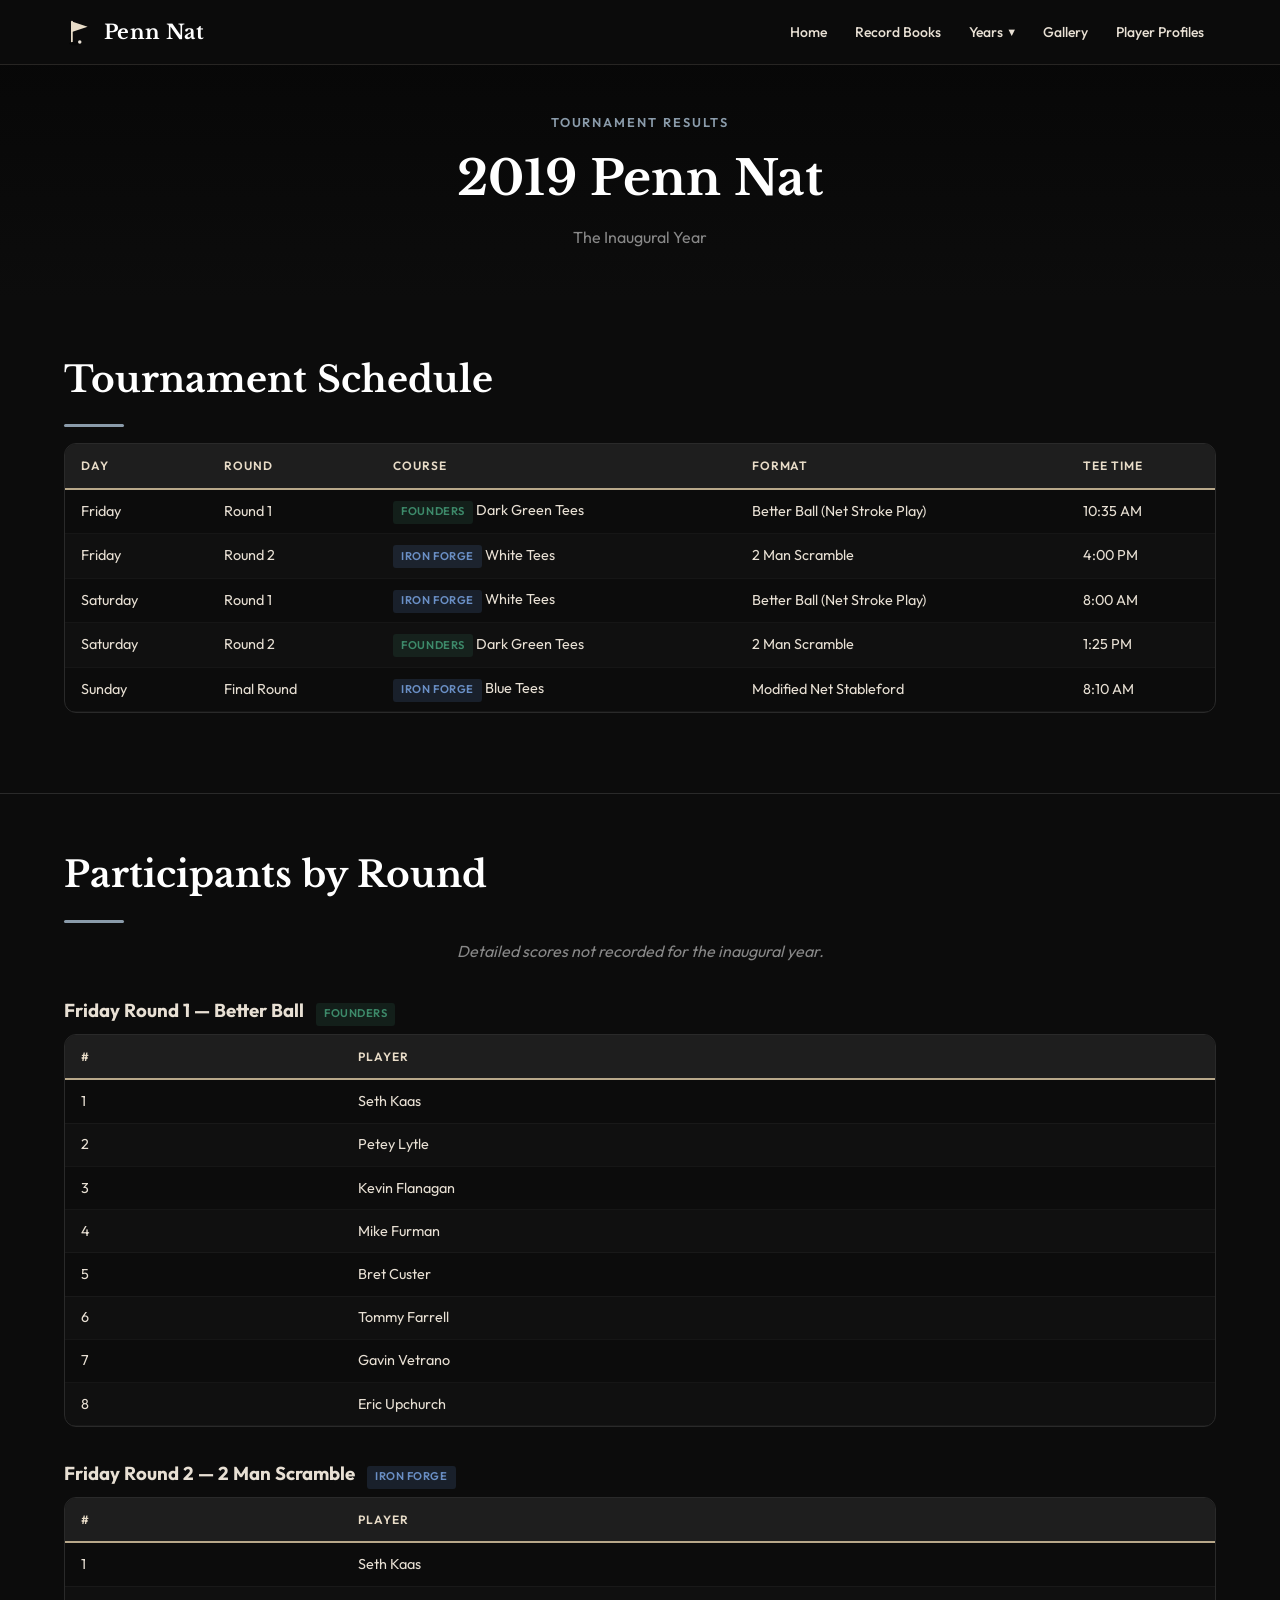
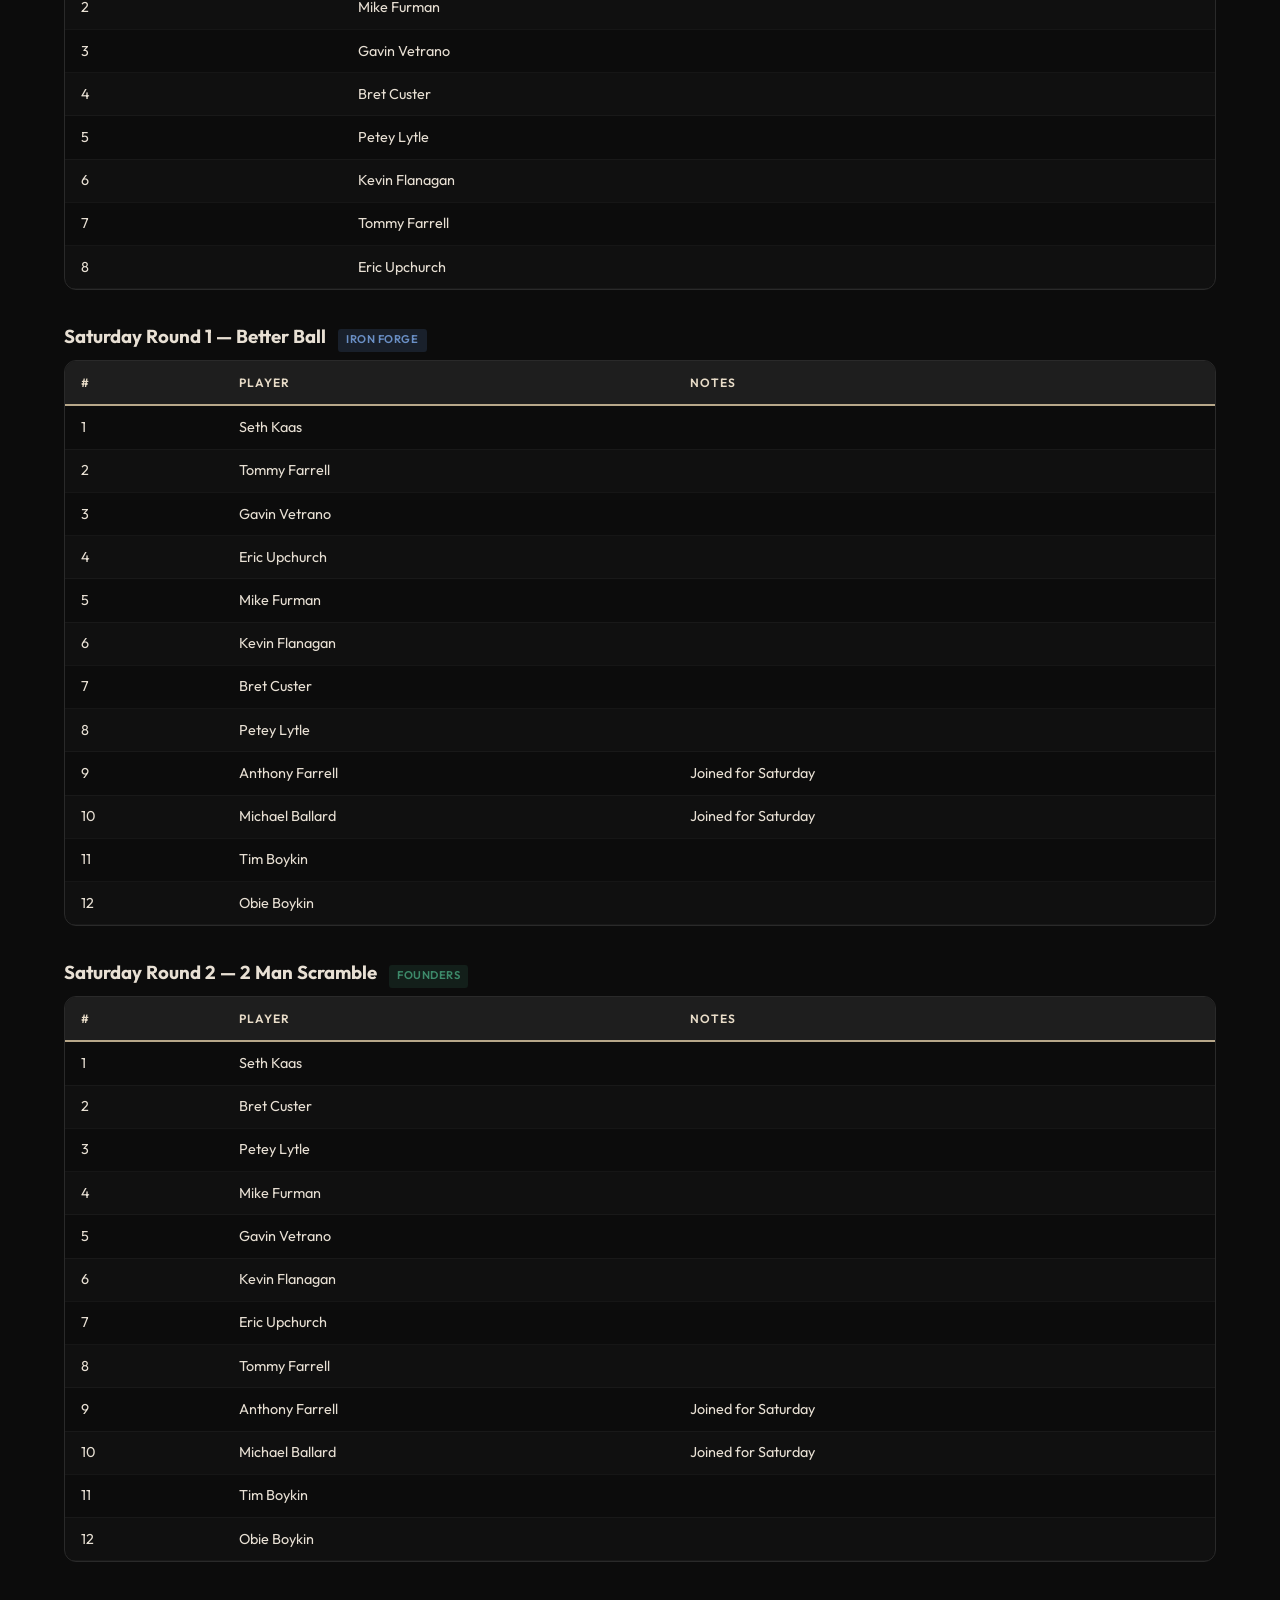
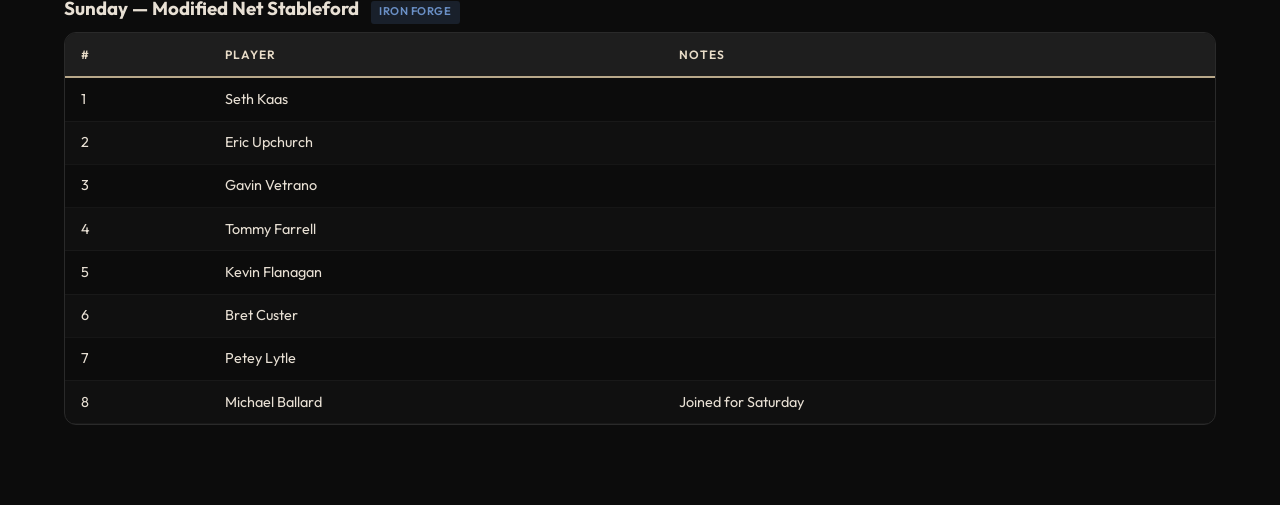
==== commit cf1f1376: "Redesign: darker palette, new hero, gallery page, 2026 pairings - Rename "Penn National" to "Penn Na" ====
--- a/golf-tournament/2019.html
+++ b/golf-tournament/2019.html
@@ -3,8 +3,8 @@
 <head>
   <meta charset="UTF-8">
   <meta name="viewport" content="width=device-width, initial-scale=1.0">
-  <meta name="description" content="2019 Penn National Golf Tournament — The Inaugural Year">
-  <title>2019 Results — Penn National Golf Tournament</title>
+  <meta name="description" content="2019 Penn Nat Golf Tournament — The Inaugural Year">
+  <title>2019 Results — Penn Nat Golf Tournament</title>
   <link rel="stylesheet" href="styles.css">
 </head>
 <body>
@@ -17,7 +17,7 @@
     <div class="page-header">
       <div class="container">
         <span class="section-label">Tournament Results</span>
-        <h1>2019 Penn National</h1>
+        <h1>2019 Penn Nat</h1>
         <p class="page-subtitle">The Inaugural Year</p>
       </div>
     </div>
--- a/golf-tournament/styles.css
+++ b/golf-tournament/styles.css
@@ -1,28 +1,31 @@
 /* ═══════════════════════════════════════════════════════════════════════════
-   Penn National Golf Tournament — styles.css
-   Design: Sports leaderboard meets poker night energy
+   Penn Nat Golf Tournament — styles.css
+   Design: Classic Green & Cream
    ═══════════════════════════════════════════════════════════════════════════ */
 
 /* ── Google Fonts ─────────────────────────────────────────────────────────── */
-@import url('https://fonts.googleapis.com/css2?family=Playfair+Display:ital,wght@0,400;0,600;0,700;0,800;1,400&family=Source+Sans+3:wght@300;400;500;600;700&display=swap');
+@import url('https://fonts.googleapis.com/css2?family=Libre+Baskerville:ital,wght@0,400;0,700;1,400&family=Outfit:wght@300;400;500;600;700&display=swap');
 
 /* ── CSS Custom Properties ────────────────────────────────────────────────── */
 :root {
-  /* Base palette */
-  --black:         #111111;
-  --dark-bg:       #1a1a1a;
-  --dark-1:        #1c1c1c;
-  --dark-2:        #222222;
-  --dark-3:        #2a2a2a;
-  --dark-4:        #333333;
-  --dark-green:    #1a3c2a;
-  --green-accent:  #2d5a3f;
-
-  /* Gold / Amber accent */
-  --gold:          #c9a96e;
-  --gold-bright:   #dbbf8a;
-  --gold-dim:      #a08450;
-  --gold-pale:     #f0e4cc;
+  /* Base palette — neutral near-black */
+  --black:         #080808;
+  --dark-bg:       #0c0c0c;
+  --dark-1:        #121212;
+  --dark-2:        #181818;
+  --dark-3:        #1e1e1e;
+  --dark-4:        #2a2a2a;
+  --dark-green:    #060606;
+  --green-accent:  #2d6b44;
+
+  /* Cream accent (primary) */
+  --gold:          #e8dcc8;
+  --gold-bright:   #f5efe3;
+  --gold-dim:      #b8a88a;
+  --gold-pale:     #faf7f0;
+
+  /* Slate accent (secondary — labels, highlights) */
+  --accent-warm:   #8a9baa;
 
   /* Course colors */
   --founders:      #2d6a4f;
@@ -32,24 +35,24 @@
 
   /* Text */
   --white:         #ffffff;
-  --off-white:     #e8e4dc;
-  --gray:          #999999;
-  --gray-mid:      #777777;
-  --gray-dark:     #555555;
+  --off-white:     #e8e0d4;
+  --gray:          #888888;
+  --gray-mid:      #666666;
+  --gray-dark:     #444444;
 
   /* Rank badges */
-  --rank-gold:     linear-gradient(135deg, #d4a437, #f5d575, #c9a96e);
+  --rank-gold:     linear-gradient(135deg, #b8860b, #d4a437, #c9a96e);
   --rank-silver:   linear-gradient(135deg, #a0a0a0, #d0d0d0, #b0b0b0);
   --rank-bronze:   linear-gradient(135deg, #a0623a, #cd7f32, #b8733a);
 
   /* Scores */
   --score-good:    #4ade80;
   --score-bad:     #f87171;
-  --score-even:    #facc15;
+  --score-even:    #d4a437;
 
   /* Typography */
-  --font-display:  'Playfair Display', Georgia, serif;
-  --font-body:     'Source Sans 3', 'Source Sans Pro', system-ui, sans-serif;
+  --font-display:  'Libre Baskerville', Georgia, serif;
+  --font-body:     'Outfit', system-ui, sans-serif;
 
   /* Layout */
   --max-width:     1200px;
@@ -94,10 +97,10 @@
   position: fixed;
   top: 0; left: 0; right: 0;
   z-index: 1000;
-  background: rgba(26, 26, 26, 0.95);
+  background: rgba(12, 12, 12, 0.95);
   backdrop-filter: blur(16px);
   -webkit-backdrop-filter: blur(16px);
-  border-bottom: 1px solid rgba(201, 169, 110, 0.15);
+  border-bottom: 1px solid rgba(232, 220, 200, 0.12);
   transition: background 0.3s, border-color 0.3s;
 }
 
@@ -148,7 +151,7 @@
 .nav-links a:hover,
 .nav-links a.active {
   color: var(--gold);
-  background: rgba(201, 169, 110, 0.08);
+  background: rgba(232, 220, 200, 0.08);
 }
 
 /* Year dropdown */
@@ -175,7 +178,7 @@
 .nav-dropdown-btn:hover,
 .nav-dropdown.open .nav-dropdown-btn {
   color: var(--gold);
-  background: rgba(201, 169, 110, 0.08);
+  background: rgba(232, 220, 200, 0.08);
 }
 
 .nav-dropdown-arrow {
@@ -193,7 +196,7 @@
   top: calc(100% + 4px);
   left: 0;
   background: var(--dark-2);
-  border: 1px solid rgba(201, 169, 110, 0.15);
+  border: 1px solid rgba(232, 220, 200, 0.12);
   border-radius: var(--radius);
   padding: 0.25rem;
   min-width: 120px;
@@ -213,7 +216,7 @@
 }
 
 .nav-dropdown-menu a:hover {
-  background: rgba(201, 169, 110, 0.1);
+  background: rgba(232, 220, 200, 0.08);
   color: var(--gold);
 }
 
@@ -231,7 +234,7 @@
 /* ── Footer ───────────────────────────────────────────────────────────────── */
 #site-footer {
   background: var(--dark-1);
-  border-top: 1px solid rgba(201, 169, 110, 0.12);
+  border-top: 1px solid rgba(232, 220, 200, 0.10);
   padding: 2rem 0;
   text-align: center;
   color: var(--gray);
@@ -246,7 +249,7 @@
 }
 
 .page-header .section-label {
-  color: var(--gold);
+  color: var(--accent-warm);
   font-family: var(--font-body);
   font-size: 0.8rem;
   font-weight: 600;
@@ -271,7 +274,7 @@
 
 /* ── Section Utilities ────────────────────────────────────────────────────── */
 .section-label {
-  color: var(--gold);
+  color: var(--accent-warm);
   font-family: var(--font-body);
   font-size: 0.75rem;
   font-weight: 600;
@@ -290,7 +293,7 @@
 .gold-rule {
   width: 60px;
   height: 3px;
-  background: var(--gold);
+  background: var(--accent-warm);
   margin: 1rem 0;
   border-radius: 2px;
 }
@@ -329,7 +332,7 @@
 .tab-btn.active {
   color: var(--gold);
   border-bottom-color: var(--gold);
-  background: rgba(201, 169, 110, 0.06);
+  background: rgba(232, 220, 200, 0.06);
 }
 
 .tab-panel { display: none; }
@@ -437,7 +440,7 @@
 }
 
 .data-table tbody tr:hover {
-  background: rgba(201, 169, 110, 0.04);
+  background: rgba(232, 220, 200, 0.04);
 }
 
 .data-table tbody tr:nth-child(even) {
@@ -445,7 +448,7 @@
 }
 
 .data-table tbody tr:nth-child(even):hover {
-  background: rgba(201, 169, 110, 0.06);
+  background: rgba(232, 220, 200, 0.06);
 }
 
 /* Right-align numeric columns */
@@ -535,7 +538,7 @@
 }
 
 .record-list li:hover {
-  background: rgba(201, 169, 110, 0.04);
+  background: rgba(232, 220, 200, 0.04);
 }
 
 .record-list li::before {
@@ -580,7 +583,7 @@
 }
 
 .card:hover {
-  border-color: rgba(201, 169, 110, 0.25);
+  border-color: rgba(232, 220, 200, 0.2);
   transform: translateY(-2px);
   box-shadow: 0 8px 24px rgba(0, 0, 0, 0.3);
 }
@@ -601,7 +604,7 @@
 }
 
 .player-card:hover {
-  border-color: rgba(201, 169, 110, 0.2);
+  border-color: rgba(232, 220, 200, 0.15);
 }
 
 .player-card-header {
@@ -680,7 +683,7 @@
 }
 
 .player-card-toggle:hover {
-  background: rgba(201, 169, 110, 0.06);
+  background: rgba(232, 220, 200, 0.06);
 }
 
 /* ── Closest-to-Pin / Awards Section ──────────────────────────────────────── */
@@ -699,7 +702,7 @@
   border: 1px solid var(--dark-4);
   border-radius: var(--radius);
   padding: 1rem 1.25rem;
-  border-left: 3px solid var(--gold);
+  border-left: 3px solid var(--accent-warm);
 }
 
 .award-card-label {
@@ -749,7 +752,7 @@
   padding: 1rem 1.25rem;
   background: var(--dark-3);
   border-radius: var(--radius);
-  border-left: 3px solid var(--gold);
+  border-left: 3px solid var(--accent-warm);
 }
 
 .round-info-item {
@@ -767,90 +770,71 @@
 
 /* ── Hero (index.html) ────────────────────────────────────────────────────── */
 .hero {
-  min-height: 100vh;
+  min-height: 50vh;
   display: flex;
   align-items: center;
   justify-content: center;
   text-align: center;
-  padding: 6rem 2rem 4rem;
-  background:
-    radial-gradient(ellipse at 30% 20%, rgba(26, 60, 42, 0.5) 0%, transparent 60%),
-    radial-gradient(ellipse at 70% 80%, rgba(74, 111, 165, 0.15) 0%, transparent 50%),
-    var(--dark-bg);
+  padding: 7rem 2rem 3rem;
+  background: url('pano.webp') center center / cover no-repeat;
   position: relative;
+  overflow: hidden;
 }
 
 .hero::before {
   content: '';
   position: absolute;
   inset: 0;
-  background: radial-gradient(circle, rgba(201, 169, 110, 0.03) 1px, transparent 1px);
-  background-size: 32px 32px;
+  background: linear-gradient(180deg,
+    rgba(12, 12, 12, 0.85) 0%,
+    rgba(12, 12, 12, 0.65) 40%,
+    rgba(12, 12, 12, 0.75) 70%,
+    rgba(12, 12, 12, 0.92) 90%,
+    rgba(12, 12, 12, 1) 100%
+  );
   pointer-events: none;
+  z-index: 1;
 }
 
 .hero-content {
   position: relative;
-  z-index: 1;
+  z-index: 2;
   max-width: 700px;
 }
 
 .hero-eyebrow {
-  color: var(--gold);
+  color: var(--accent-warm);
   font-size: 0.85rem;
   font-weight: 600;
   text-transform: uppercase;
   letter-spacing: 0.15em;
-  margin-bottom: 1rem;
+  text-shadow: 0 1px 8px rgba(0, 0, 0, 0.6);
+  margin-bottom: 0.75rem;
   opacity: 0;
   animation: fadeUp 0.6s 0.1s forwards;
 }
 
 .hero h1 {
   font-family: var(--font-display);
-  font-size: clamp(3rem, 8vw, 5.5rem);
-  font-weight: 800;
+  font-size: clamp(2.5rem, 6vw, 4rem);
+  font-weight: 700;
   color: var(--white);
-  line-height: 1.05;
-  margin-bottom: 1rem;
+  line-height: 1.1;
+  margin-bottom: 0.75rem;
+  text-shadow: 0 2px 24px rgba(0, 0, 0, 0.7), 0 1px 6px rgba(0, 0, 0, 0.5);
   opacity: 0;
   animation: fadeUp 0.6s 0.25s forwards;
-}
-
-.hero h1 span {
-  color: var(--gold);
-}
-
-.hero-divider {
-  display: flex;
-  align-items: center;
-  justify-content: center;
-  gap: 1rem;
-  margin: 1.5rem 0;
-  opacity: 0;
-  animation: fadeUp 0.6s 0.4s forwards;
-}
-
-.hero-divider-line {
-  width: 60px;
-  height: 1px;
-  background: var(--gold-dim);
-}
-
-.hero-diamond {
-  color: var(--gold);
-  font-size: 0.5rem;
-  letter-spacing: 0.5rem;
 }
 
 .hero-tagline {
   font-family: var(--font-display);
   font-style: italic;
-  font-size: 1.2rem;
+  font-size: 1.1rem;
   color: var(--off-white);
-  margin-bottom: 2rem;
+  text-shadow: 0 1px 10px rgba(0, 0, 0, 0.5);
+  margin-bottom: 1.5rem;
   opacity: 0;
-  animation: fadeUp 0.6s 0.55s forwards;
+  animation: fadeUp 0.6s 0.4s forwards;
 }
 
 .hero-cta {
@@ -859,7 +843,7 @@
   justify-content: center;
   flex-wrap: wrap;
   opacity: 0;
-  animation: fadeUp 0.6s 0.7s forwards;
+  animation: fadeUp 0.6s 0.55s forwards;
 }
 
 /* ── Buttons ──────────────────────────────────────────────────────────────── */
@@ -898,7 +882,7 @@
 }
 
 .btn-outline:hover {
-  background: rgba(201, 169, 110, 0.1);
+  background: rgba(232, 220, 200, 0.1);
   border-color: var(--gold);
   color: var(--gold-bright);
 }
@@ -945,7 +929,7 @@
 .feature-card {
   background: var(--dark-2);
   border: 1px solid var(--dark-4);
-  border-top: 3px solid var(--gold);
+  border-top: 3px solid var(--accent-warm);
   border-radius: var(--radius-lg);
   padding: 2rem 1.5rem;
   text-align: center;
@@ -981,10 +965,17 @@
 }
 
 .about-inner {
-  display: grid;
-  grid-template-columns: 1.2fr 1fr;
-  gap: 3rem;
-  align-items: start;
+  max-width: 720px;
+  margin: 0 auto;
+  text-align: center;
+}
+
+.about-inner .gold-rule {
+  margin: 1rem auto;
+}
+
+.about-body p {
+  text-align: left;
 }
 
 .about-body p {
@@ -993,28 +984,6 @@
   font-size: 0.95rem;
 }
 
-.pull-quote {
-  background: var(--dark-2);
-  border-left: 3px solid var(--gold);
-  border-radius: 0 var(--radius-lg) var(--radius-lg) 0;
-  padding: 2rem;
-}
-
-.pull-quote blockquote {
-  font-family: var(--font-display);
-  font-style: italic;
-  font-size: 1.15rem;
-  color: var(--off-white);
-  line-height: 1.5;
-}
-
-.pull-quote cite {
-  display: block;
-  margin-top: 1rem;
-  color: var(--gold);
-  font-size: 0.85rem;
-  font-style: normal;
-}
 
 /* ── Footnotes ────────────────────────────────────────────────────────────── */
 .footnote {
@@ -1027,6 +996,130 @@
   border-left: 2px solid var(--gold-dim);
 }
 
+/* ── Gallery ──────────────────────────────────────────────────────────────── */
+.gallery-filters {
+  display: flex;
+  gap: 0.5rem;
+  flex-wrap: wrap;
+  margin-bottom: 2rem;
+}
+
+.gallery-filter-btn {
+  background: var(--dark-3);
+  border: 1px solid var(--dark-4);
+  color: var(--off-white);
+  font-family: var(--font-body);
+  font-size: 0.8rem;
+  font-weight: 500;
+  padding: 0.5rem 1rem;
+  border-radius: var(--radius);
+  cursor: pointer;
+  transition: all 0.2s;
+}
+
+.gallery-filter-btn:hover {
+  border-color: var(--gold-dim);
+  color: var(--gold);
+}
+
+.gallery-filter-btn.active {
+  background: var(--gold);
+  color: var(--black);
+  border-color: var(--gold);
+  font-weight: 600;
+}
+
+.gallery-grid {
+  display: grid;
+  grid-template-columns: repeat(auto-fill, minmax(280px, 1fr));
+  gap: 1rem;
+}
+
+.gallery-item {
+  border-radius: var(--radius-lg);
+  overflow: hidden;
+  cursor: pointer;
+  transition: transform 0.2s, box-shadow 0.2s;
+}
+
+.gallery-item:hover {
+  transform: translateY(-3px);
+  box-shadow: 0 8px 24px rgba(0, 0, 0, 0.4);
+}
+
+.gallery-item img {
+  width: 100%;
+  aspect-ratio: 4 / 3;
+  object-fit: cover;
+  display: block;
+}
+
+.gallery-placeholder {
+  aspect-ratio: 4 / 3;
+  background: var(--dark-2);
+  border: 1px solid var(--dark-4);
+  border-radius: var(--radius-lg);
+  display: flex;
+  flex-direction: column;
+  align-items: center;
+  justify-content: center;
+  gap: 0.5rem;
+}
+
+.gallery-placeholder-icon {
+  font-size: 2rem;
+  opacity: 0.3;
+}
+
+.gallery-placeholder-label {
+  font-size: 0.75rem;
+  font-weight: 600;
+  color: var(--gray-mid);
+  text-transform: uppercase;
+  letter-spacing: 0.1em;
+}
+
+/* Lightbox */
+.gallery-lightbox {
+  display: none;
+  position: fixed;
+  inset: 0;
+  z-index: 2000;
+  background: rgba(0, 0, 0, 0.92);
+  align-items: center;
+  justify-content: center;
+  padding: 2rem;
+}
+
+.gallery-lightbox.active {
+  display: flex;
+}
+
+.gallery-lightbox img {
+  max-width: 90vw;
+  max-height: 85vh;
+  object-fit: contain;
+  border-radius: var(--radius);
+}
+
+.lightbox-close {
+  position: absolute;
+  top: 1.5rem;
+  right: 1.5rem;
+  background: none;
+  border: none;
+  color: var(--off-white);
+  font-size: 2rem;
+  cursor: pointer;
+  line-height: 1;
+  padding: 0.5rem;
+  transition: color 0.2s;
+}
+
+.lightbox-close:hover {
+  color: var(--gold);
+}
+
 /* ── Empty State ──────────────────────────────────────────────────────────── */
 .empty-state {
   text-align: center;
@@ -1067,7 +1160,6 @@
 /* ── Responsive ───────────────────────────────────────────────────────────── */
 @media (max-width: 900px) {
   .stats-grid { grid-template-columns: repeat(2, 1fr); }
-  .about-inner { grid-template-columns: 1fr; }
   .player-grid { grid-template-columns: repeat(auto-fill, minmax(260px, 1fr)); }
   .awards-grid { grid-template-columns: 1fr; }
 }
@@ -1127,7 +1219,7 @@
     position: absolute;
     top: 0; right: 0; bottom: 0;
     width: 24px;
-    background: linear-gradient(to right, transparent, rgba(26, 26, 26, 0.8));
+    background: linear-gradient(to right, transparent, rgba(12, 12, 12, 0.8));
     pointer-events: none;
     border-radius: 0 var(--radius-lg) var(--radius-lg) 0;
   }
@@ -1154,21 +1246,13 @@
     word-break: break-word;
   }
 
-  /* About section pull quote */
-  .pull-quote {
-    padding: 1.25rem;
-  }
-
-  .pull-quote blockquote {
-    font-size: 1rem;
-  }
 }
 
 @media (max-width: 600px) {
   .stats-grid { grid-template-columns: 1fr 1fr; gap: 1.25rem; }
   .feature-grid { grid-template-columns: 1fr; }
   .player-grid { grid-template-columns: 1fr; }
-  .hero h1 { font-size: 2.75rem; }
+  .hero h1 { font-size: 2.25rem; }
   .round-tabs { gap: 0.35rem; }
   .round-tab-btn { font-size: 0.72rem; padding: 0.4rem 0.7rem; }
 
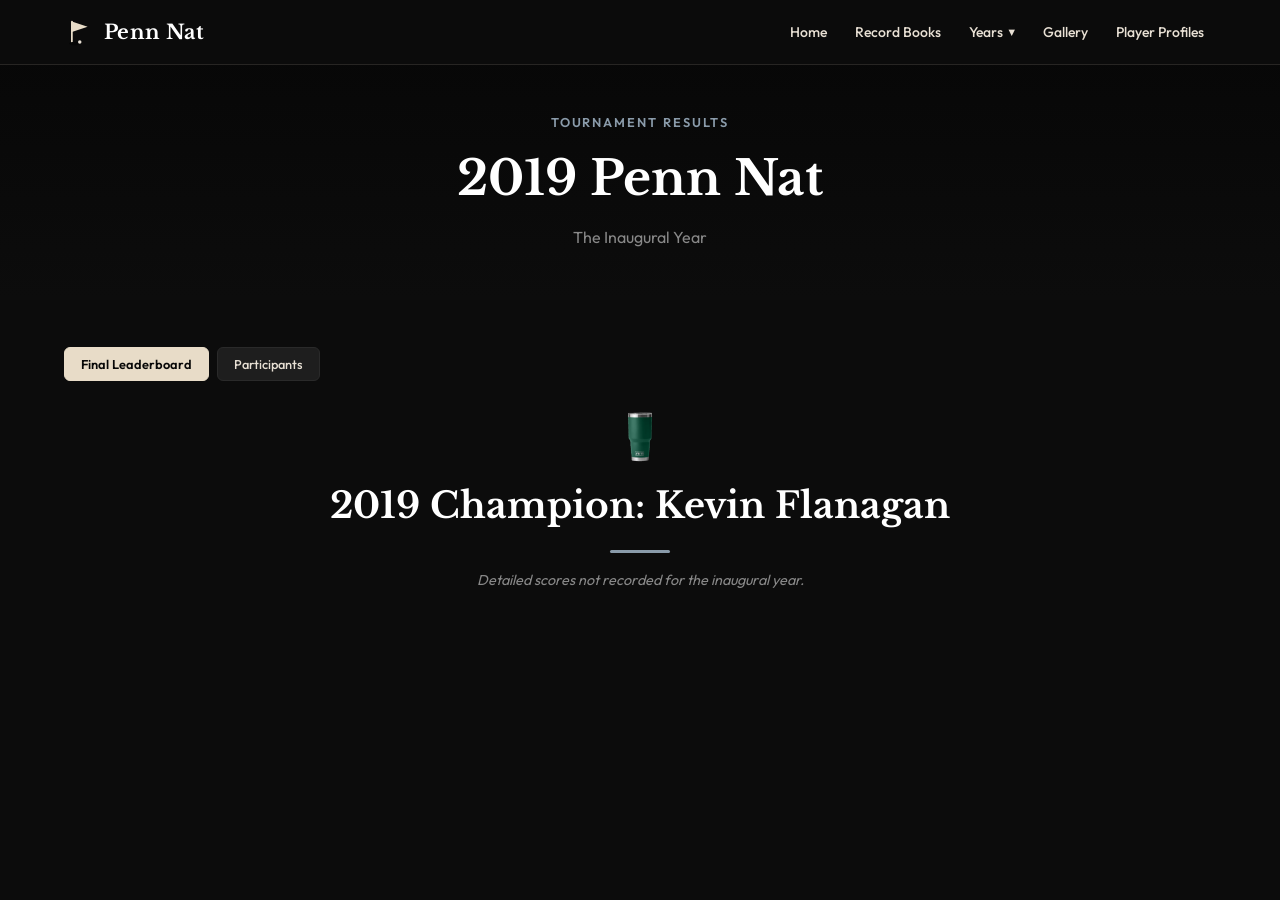
==== commit 687df522: "updates" ====
--- a/golf-tournament/2019.html
+++ b/golf-tournament/2019.html
@@ -3,8 +3,8 @@
 <head>
   <meta charset="UTF-8">
   <meta name="viewport" content="width=device-width, initial-scale=1.0">
-  <meta name="description" content="2019 Penn Nat Golf Tournament — The Inaugural Year">
-  <title>2019 Results — Penn Nat Golf Tournament</title>
+  <meta name="description" content="2019 Penn Nat Championship — The Inaugural Year">
+  <title>2019 Results — Penn Nat Championship</title>
   <link rel="stylesheet" href="styles.css">
 </head>
 <body>
@@ -22,68 +22,27 @@
       </div>
     </div>
 
-    <!-- ═══ Schedule ═══ -->
     <section class="section">
       <div class="container">
-        <h2 class="section-title">Tournament Schedule</h2>
-        <div class="gold-rule"></div>
 
-        <div class="data-table-wrap">
-          <table class="data-table">
-            <thead>
-              <tr>
-                <th>Day</th>
-                <th>Round</th>
-                <th>Course</th>
-                <th>Format</th>
-                <th>Tee Time</th>
-              </tr>
-            </thead>
-            <tbody>
-              <tr>
-                <td>Friday</td>
-                <td>Round 1</td>
-                <td><span class="course-badge course-founders">Founders</span> Dark Green Tees</td>
-                <td>Better Ball (Net Stroke Play)</td>
-                <td>10:35 AM</td>
-              </tr>
-              <tr>
-                <td>Friday</td>
-                <td>Round 2</td>
-                <td><span class="course-badge course-forge">Iron Forge</span> White Tees</td>
-                <td>2 Man Scramble</td>
-                <td>4:00 PM</td>
-              </tr>
-              <tr>
-                <td>Saturday</td>
-                <td>Round 1</td>
-                <td><span class="course-badge course-forge">Iron Forge</span> White Tees</td>
-                <td>Better Ball (Net Stroke Play)</td>
-                <td>8:00 AM</td>
-              </tr>
-              <tr>
-                <td>Saturday</td>
-                <td>Round 2</td>
-                <td><span class="course-badge course-founders">Founders</span> Dark Green Tees</td>
-                <td>2 Man Scramble</td>
-                <td>1:25 PM</td>
-              </tr>
-              <tr>
-                <td>Sunday</td>
-                <td>Final Round</td>
-                <td><span class="course-badge course-forge">Iron Forge</span> Blue Tees</td>
-                <td>Modified Net Stableford</td>
-                <td>8:10 AM</td>
-              </tr>
-            </tbody>
-          </table>
+        <!-- Round Tabs -->
+        <div class="round-tabs">
+          <button class="round-tab-btn active" data-round="round-final">Final Leaderboard</button>
+          <button class="round-tab-btn" data-round="round-participants">Participants</button>
         </div>
-      </div>
-    </section>
 
-    <!-- ═══ Participants ═══ -->
-    <section class="section">
-      <div class="container">
+        <!-- ═══ Final Leaderboard ═══ -->
+        <div class="round-panel active" id="round-final">
+          <div style="text-align:center;margin-bottom:2rem">
+            <img src="yeti-no-background.png" alt="YETI Trophy" class="yeti-trophy">
+            <h2 class="section-title">2019 Champion: Kevin Flanagan</h2>
+            <div class="gold-rule" style="margin:1rem auto"></div>
+            <p style="color:var(--gray);font-size:0.9rem;font-style:italic">Detailed scores not recorded for the inaugural year.</p>
+          </div>
+        </div>
+
+        <!-- ═══ Participants ═══ -->
+        <div class="round-panel" id="round-participants">
         <h2 class="section-title">Participants by Round</h2>
         <div class="gold-rule"></div>
 
@@ -212,10 +171,18 @@
           </table>
         </div>
 
+        </div>
+
       </div>
     </section>
 
   </main>
 
+  <div id="footer-placeholder"></div>
+
+  <script>
+    PennNat.initRoundTabs();
+  </script>
+
 </body>
 </html>
--- a/golf-tournament/styles.css
+++ b/golf-tournament/styles.css
@@ -776,9 +776,27 @@
   justify-content: center;
   text-align: center;
   padding: 7rem 2rem 3rem;
-  background: url('pano.webp') center center / cover no-repeat;
   position: relative;
   overflow: hidden;
+  background: var(--dark-bg);
+}
+
+/* Panning background image */
+.hero::after {
+  content: '';
+  position: absolute;
+  inset: -5% 0;
+  width: 160%;
+  height: 110%;
+  background: url('pano.webp') left center / cover no-repeat;
+  animation: heroPan 30s ease-in-out infinite alternate;
+  will-change: transform;
+  z-index: 0;
+}
+
+@keyframes heroPan {
+  0%   { transform: translateX(0); }
+  100% { transform: translateX(-37.5%); }
 }
 
 .hero::before {
@@ -897,9 +915,16 @@
 
 .stats-grid {
   display: grid;
-  grid-template-columns: repeat(4, 1fr);
+  grid-template-columns: repeat(3, 1fr);
   gap: 2rem;
   text-align: center;
+}
+
+.stat-icon {
+  width: 56px;
+  height: 56px;
+  margin: 0 auto 0.75rem;
+  display: block;
 }
 
 .stat-number {
@@ -911,11 +936,11 @@
 }
 
 .stat-label {
-  color: var(--gray);
-  font-size: 0.8rem;
-  font-weight: 500;
+  color: var(--gold-dim);
+  font-size: 0.85rem;
+  font-weight: 600;
   text-transform: uppercase;
-  letter-spacing: 0.1em;
+  letter-spacing: 0.12em;
   margin-top: 0.4rem;
 }
 
@@ -1120,6 +1145,70 @@
   color: var(--gold);
 }
 
+/* ── 5-Year Veteran Badge ────────────────────────────────────────────────── */
+.badge-5yr {
+  display: inline-flex;
+  align-items: center;
+  justify-content: center;
+  width: 18px;
+  height: 18px;
+  border-radius: 50%;
+  background: var(--accent-warm);
+  color: var(--black);
+  font-size: 0.65rem;
+  font-weight: 700;
+  margin-left: 0.25rem;
+  vertical-align: middle;
+  line-height: 1;
+  flex-shrink: 0;
+  position: relative;
+  top: -1px;
+}
+
+/* Smaller badge in tight table contexts */
+.data-table .badge-5yr,
+.record-list .badge-5yr {
+  width: 16px;
+  height: 16px;
+  font-size: 0.6rem;
+}
+
+/* ── Champion Badge (YETI mug) ───────────────────────────────────────────── */
+.badge-champ {
+  display: inline-block;
+  width: 18px;
+  height: 18px;
+  border-radius: 50%;
+  overflow: hidden;
+  margin-left: 0.25rem;
+  vertical-align: middle;
+  position: relative;
+  top: -1px;
+  flex-shrink: 0;
+}
+
+.badge-champ img {
+  width: 100%;
+  height: 100%;
+  object-fit: cover;
+}
+
+/* Smaller in tight table contexts */
+.data-table .badge-champ,
+.record-list .badge-champ {
+  width: 16px;
+  height: 16px;
+}
+
+/* YETI trophy image replacing emoji */
+.yeti-trophy {
+  width: 64px;
+  height: auto;
+  margin: 0 auto 0.5rem;
+  display: block;
+  border-radius: var(--radius);
+}
+
 /* ── Empty State ──────────────────────────────────────────────────────────── */
 .empty-state {
   text-align: center;
@@ -1159,7 +1248,7 @@
 
 /* ── Responsive ───────────────────────────────────────────────────────────── */
 @media (max-width: 900px) {
-  .stats-grid { grid-template-columns: repeat(2, 1fr); }
+  .stats-grid { grid-template-columns: repeat(3, 1fr); }
   .player-grid { grid-template-columns: repeat(auto-fill, minmax(260px, 1fr)); }
   .awards-grid { grid-template-columns: 1fr; }
 }
@@ -1249,7 +1338,7 @@
 }
 
 @media (max-width: 600px) {
-  .stats-grid { grid-template-columns: 1fr 1fr; gap: 1.25rem; }
+  .stats-grid { grid-template-columns: 1fr; gap: 1.5rem; }
   .feature-grid { grid-template-columns: 1fr; }
   .player-grid { grid-template-columns: 1fr; }
   .hero h1 { font-size: 2.25rem; }
